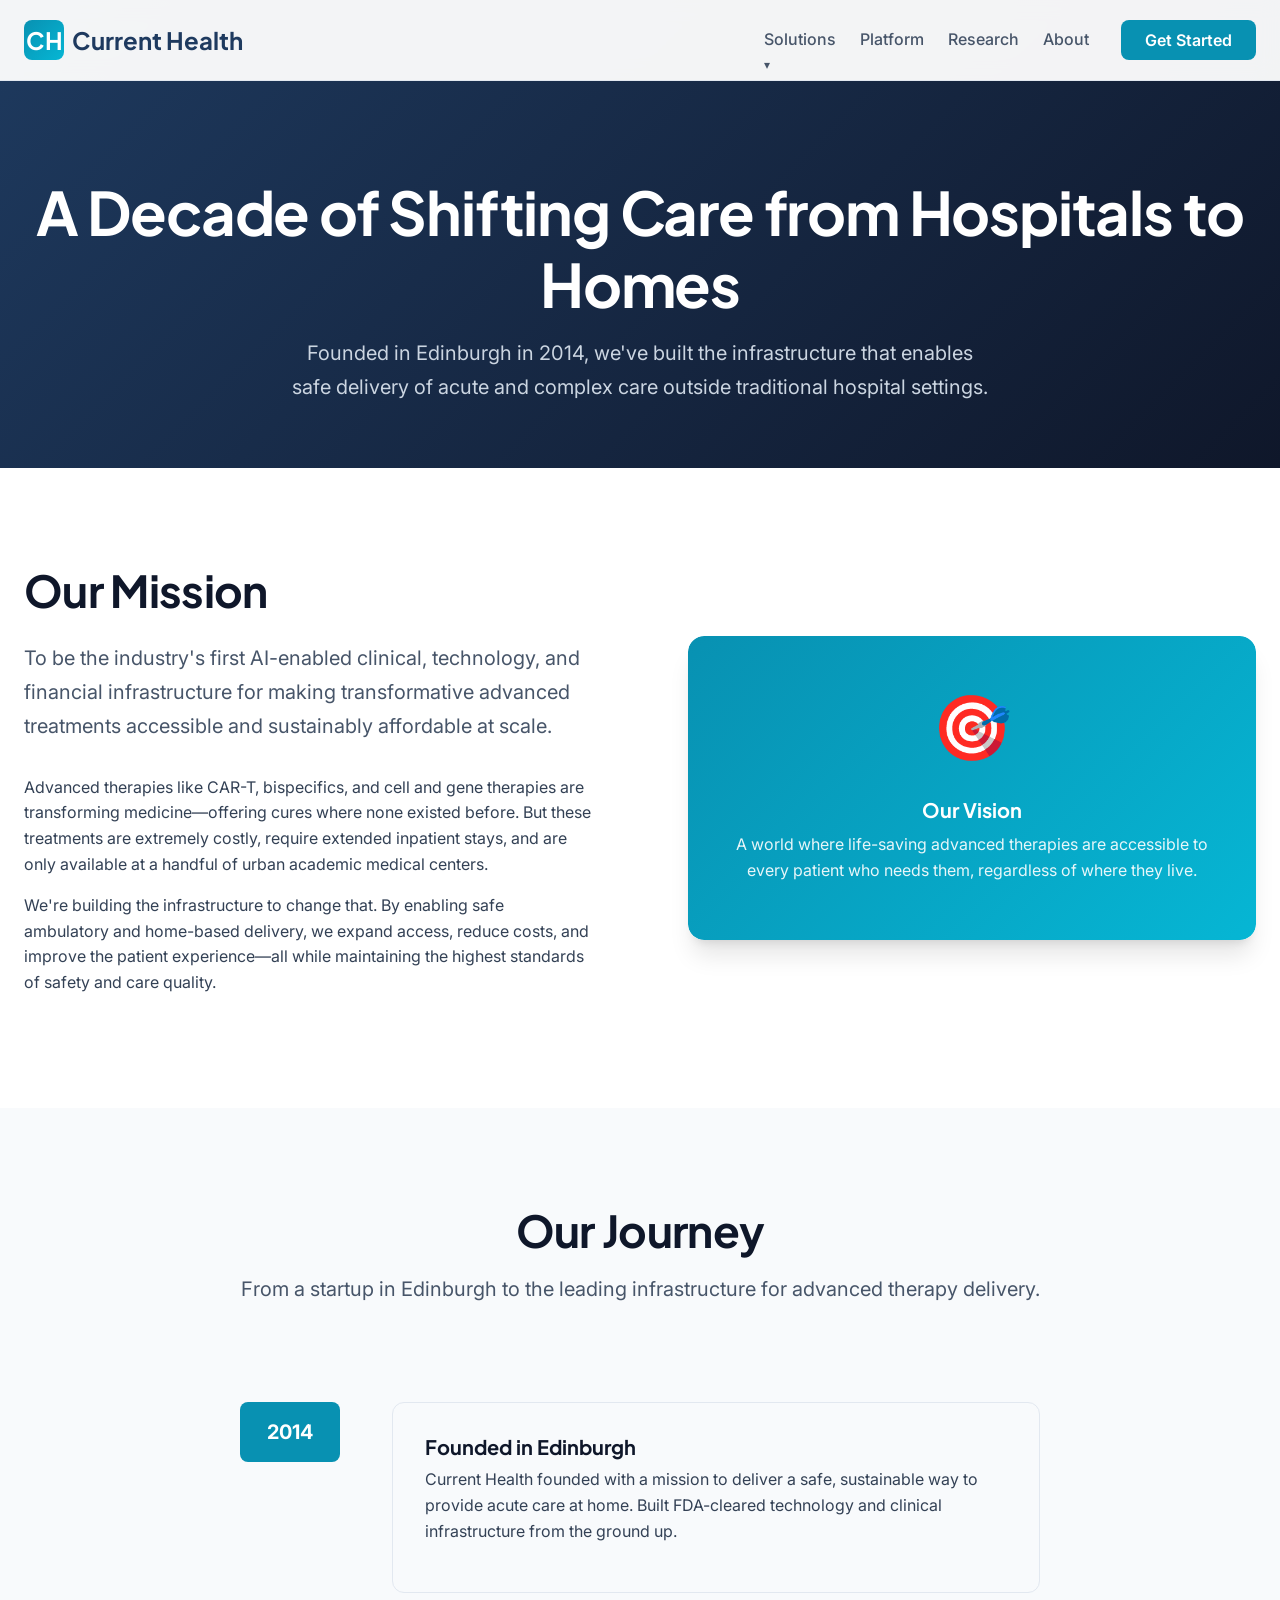
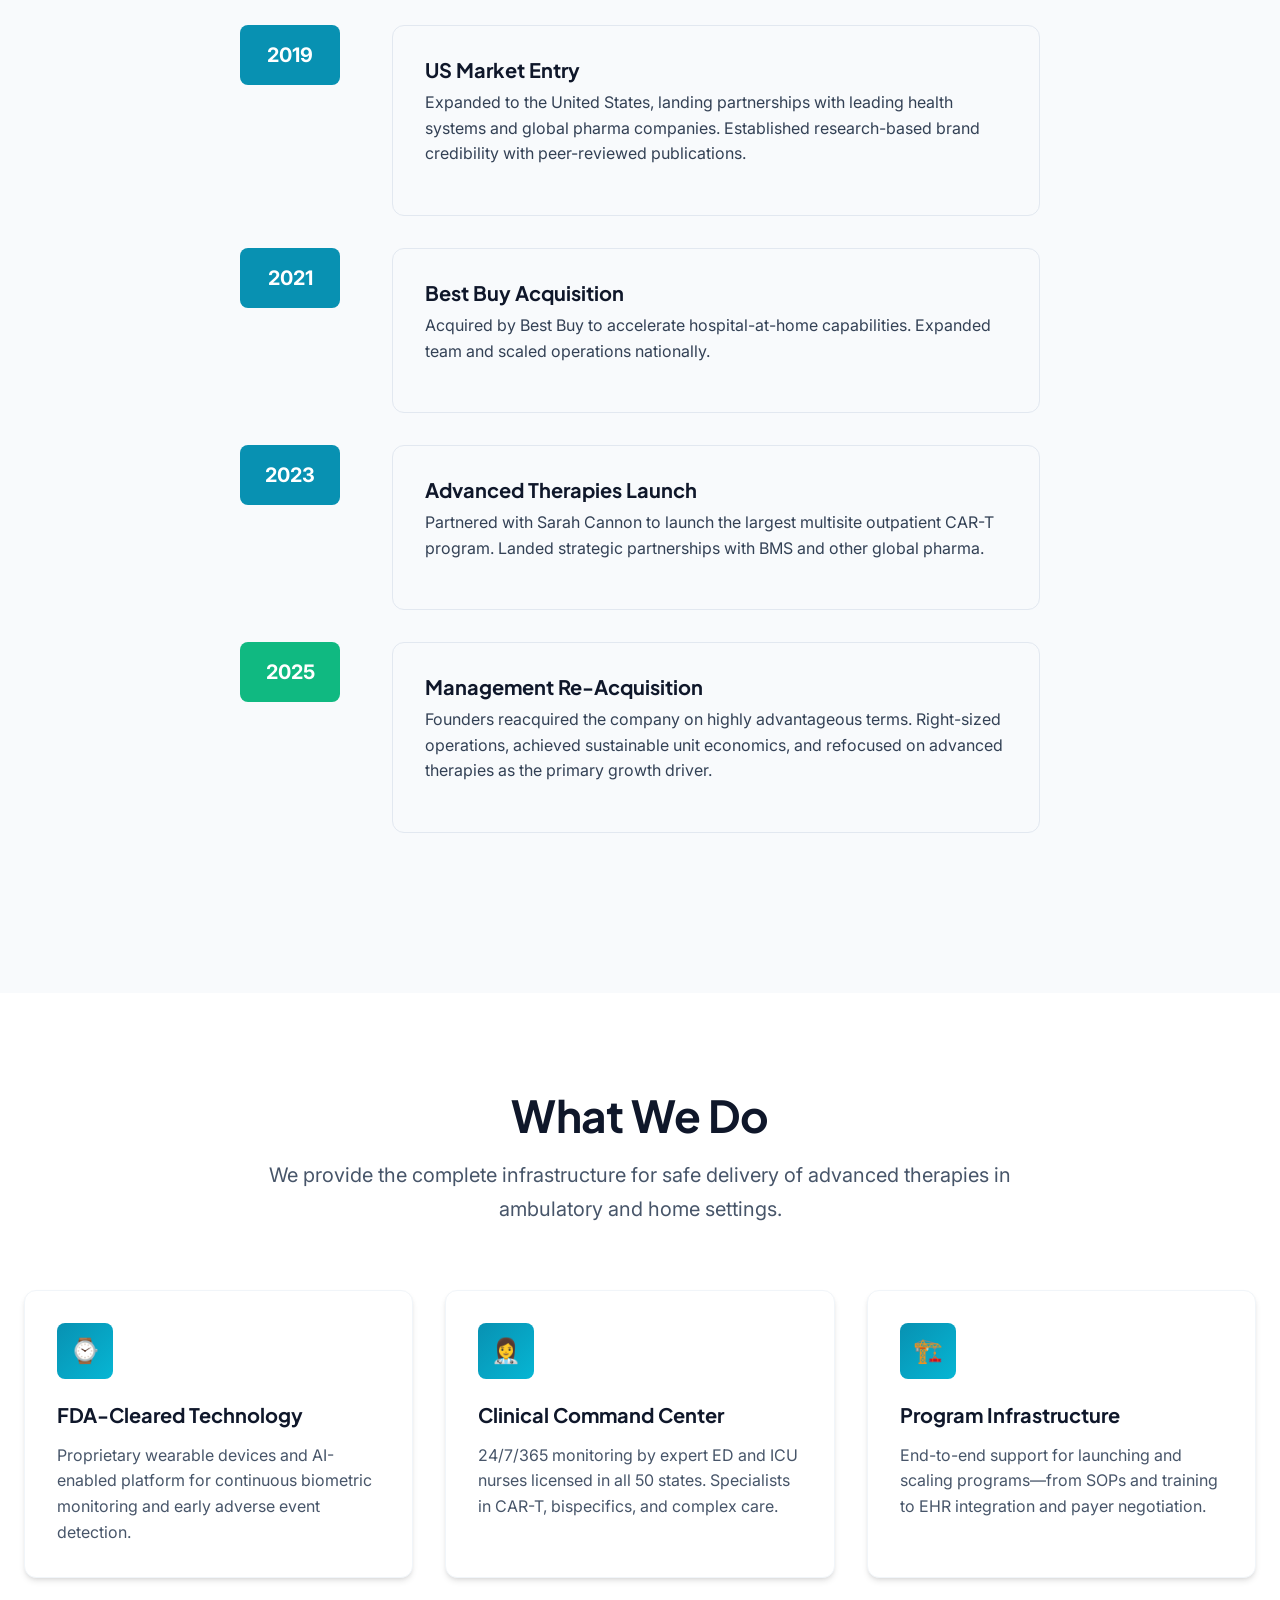
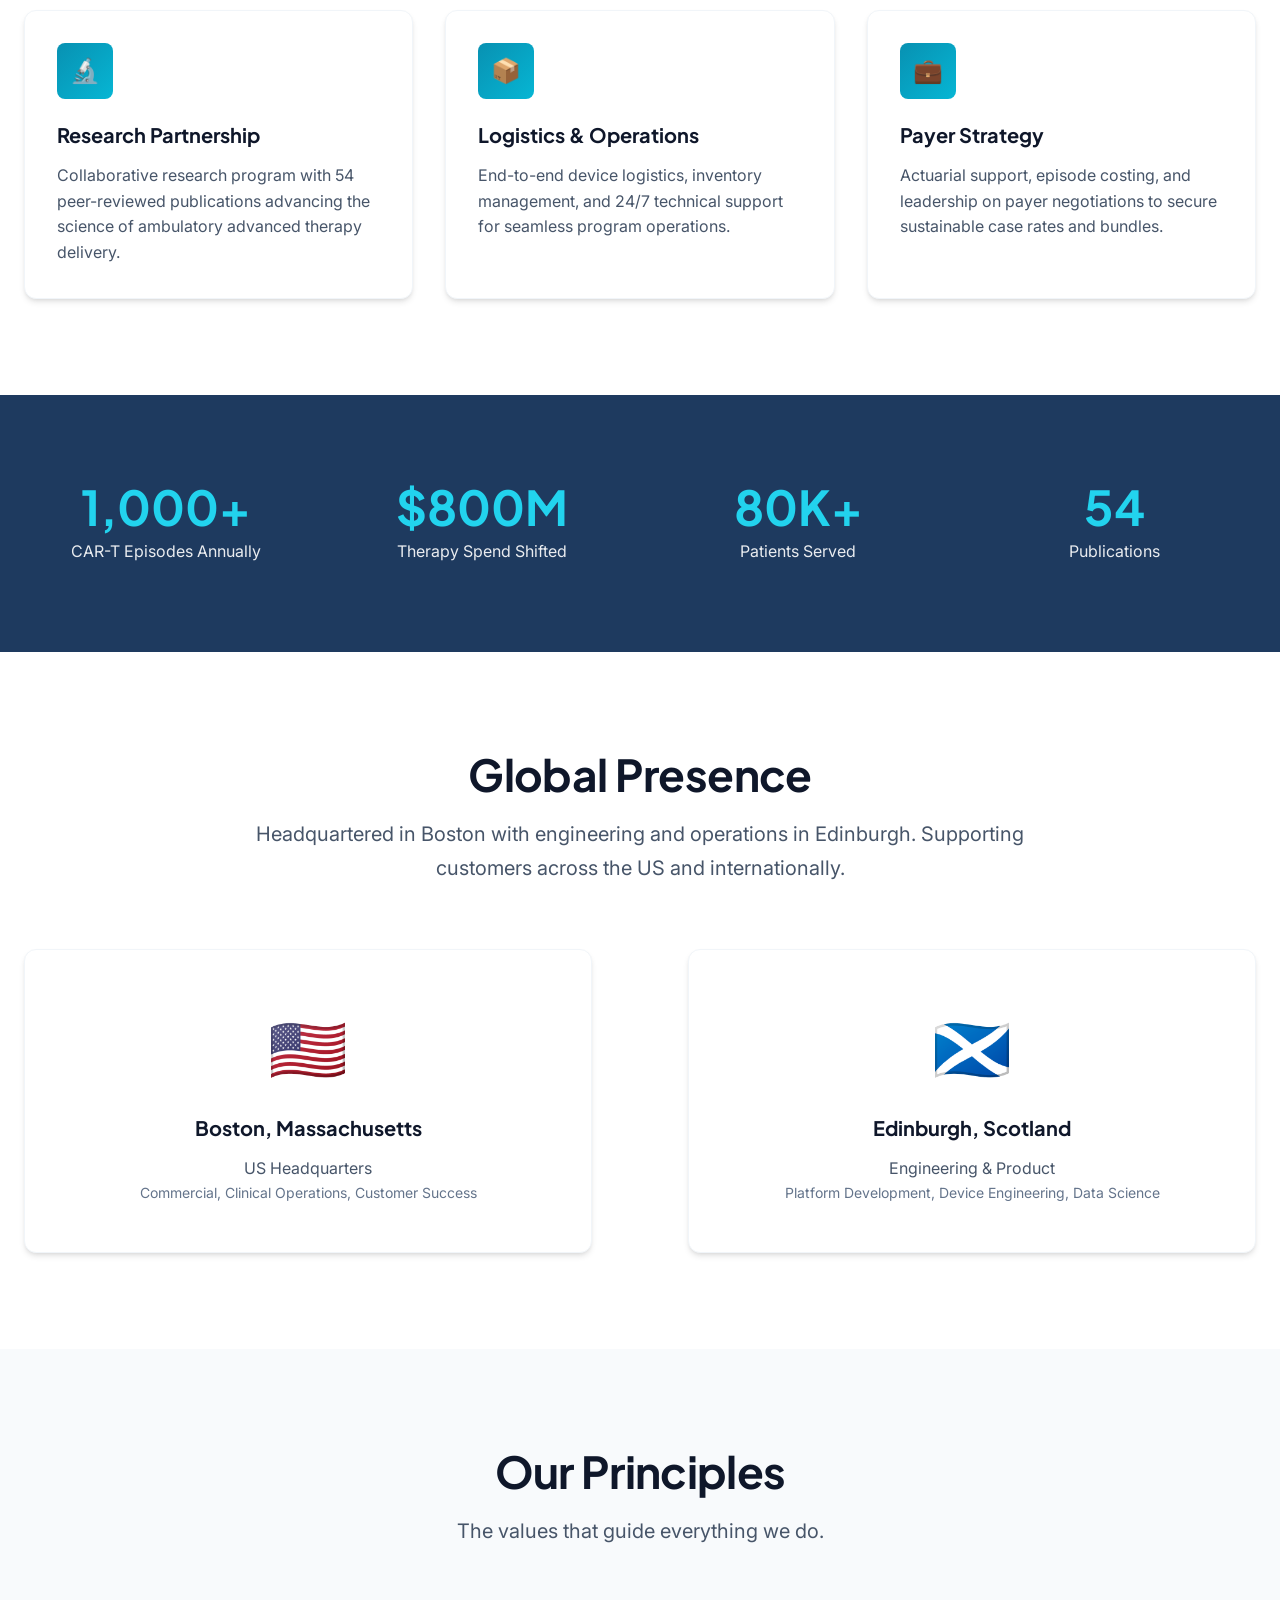
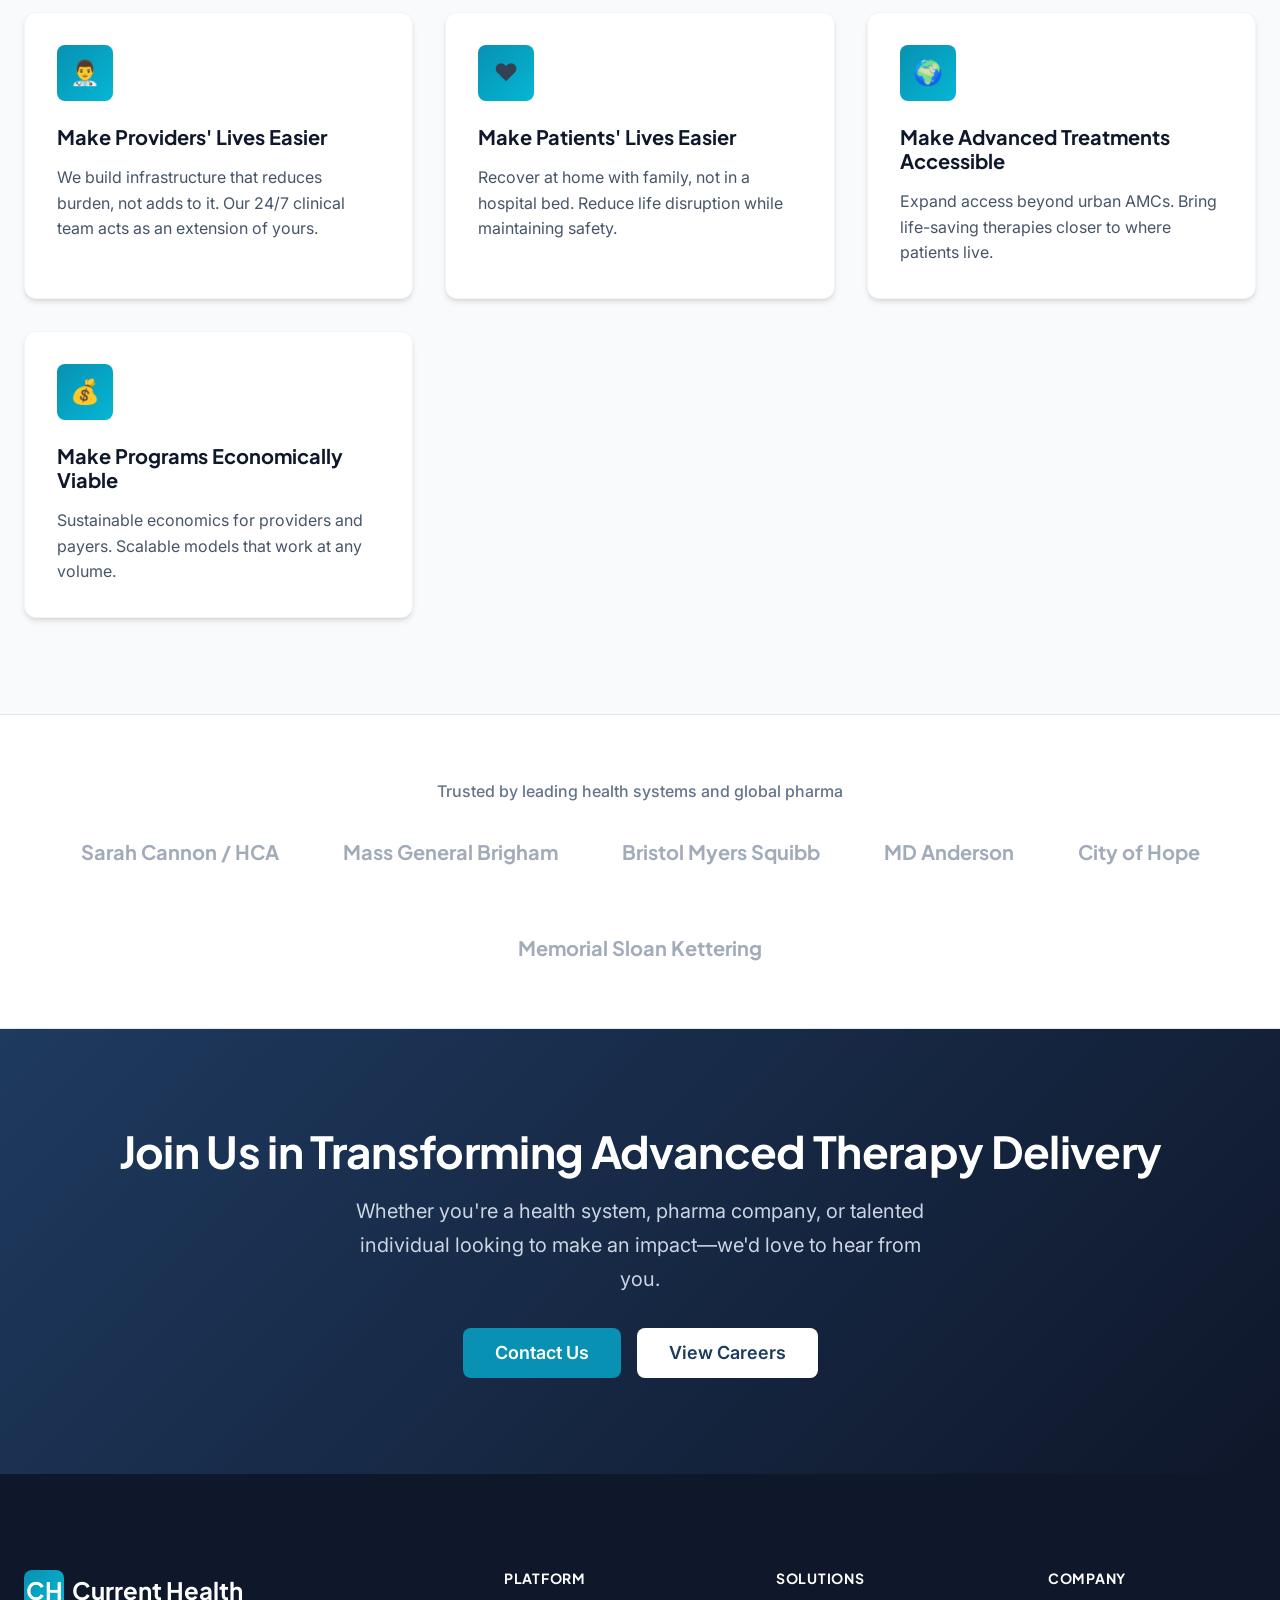
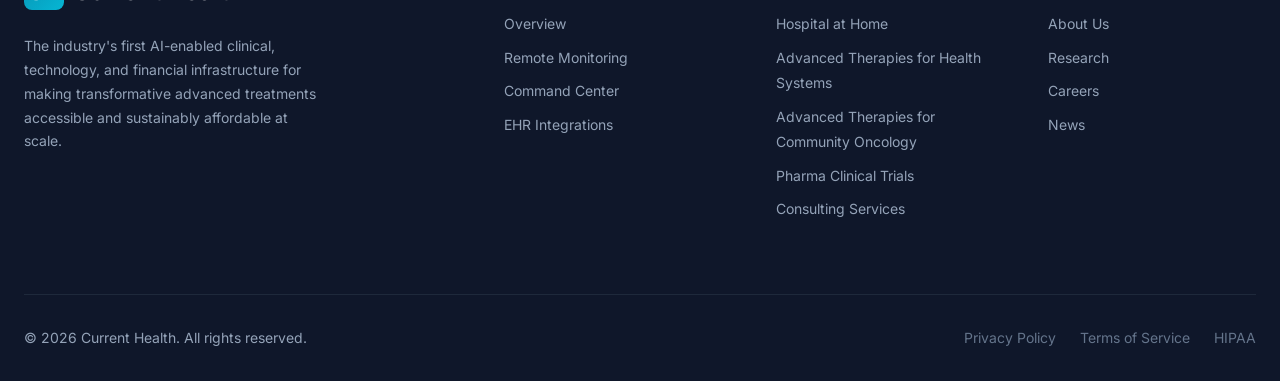
==== about.html @ 39d4055d "first commit" ====
<!DOCTYPE html>
<html lang="en">
<head>
  <meta charset="UTF-8">
  <meta name="viewport" content="width=device-width, initial-scale=1.0">
  <title>About | Current Health</title>
  <meta name="description" content="A decade of experience shifting acute and complex care to home and community. Founded 2014, reacquired 2025, headquartered in Boston and Edinburgh.">
  <link rel="preconnect" href="https://fonts.googleapis.com">
  <link rel="preconnect" href="https://fonts.gstatic.com" crossorigin>
  <link href="https://fonts.googleapis.com/css2?family=Inter:wght@400;500;600;700&family=Plus+Jakarta+Sans:wght@600;700;800&display=swap" rel="stylesheet">
  <link rel="stylesheet" href="css/styles.css">
</head>
<body>
  <!-- Header -->
  <header class="header">
    <div class="container">
      <div class="header-inner">
        <a href="index.html" class="logo">
          <div class="logo-icon">CH</div>
          <span>Current Health</span>
        </a>
        <nav class="nav">
          <ul class="nav-links">
            <li class="nav-dropdown">
              <a href="#" class="nav-link">Solutions</a>
              <ul class="dropdown-menu">
                <li><a href="hospital-at-home.html">Hospital at Home</a></li>
                <li><a href="advanced-therapies.html">Advanced Therapies for Health Systems</a></li>
                <li><a href="community-oncology.html">Advanced Therapies for Community Oncology</a></li>
                <li><a href="pharma.html">Pharma Clinical Trials</a></li>
                <li><a href="index.html#services">Consulting Services</a></li>
              </ul>
            </li>
            <li><a href="platform.html" class="nav-link">Platform</a></li>
            <li><a href="research.html" class="nav-link">Research</a></li>
            <li><a href="about.html" class="nav-link">About</a></li>
          </ul>
          <a href="index.html#contact" class="btn btn-primary">Get Started</a>
        </nav>
      </div>
    </div>
  </header>

  <!-- Page Header -->
  <section class="page-header">
    <div class="container">
      <h1>A Decade of Shifting Care from Hospitals to Homes</h1>
      <p class="lead">
        Founded in Edinburgh in 2014, we've built the infrastructure that enables safe delivery of acute and complex care outside traditional hospital settings.
      </p>
    </div>
  </section>

  <!-- Mission -->
  <section class="section">
    <div class="container">
      <div class="two-col">
        <div class="two-col-content">
          <h2>Our Mission</h2>
          <p class="lead">
            To be the industry's first AI-enabled clinical, technology, and financial infrastructure for making transformative advanced treatments accessible and sustainably affordable at scale.
          </p>
          <p>
            Advanced therapies like CAR-T, bispecifics, and cell and gene therapies are transforming medicine—offering cures where none existed before. But these treatments are extremely costly, require extended inpatient stays, and are only available at a handful of urban academic medical centers.
          </p>
          <p>
            We're building the infrastructure to change that. By enabling safe ambulatory and home-based delivery, we expand access, reduce costs, and improve the patient experience—all while maintaining the highest standards of safety and care quality.
          </p>
        </div>
        <div class="two-col-image">
          <div style="background: linear-gradient(135deg, var(--primary), var(--accent)); border-radius: var(--radius-xl); padding: 40px; color: white; text-align: center;">
            <div style="font-size: 4rem; margin-bottom: 20px;">🎯</div>
            <h4 style="color: white; margin-bottom: 10px;">Our Vision</h4>
            <p style="opacity: 0.9;">A world where life-saving advanced therapies are accessible to every patient who needs them, regardless of where they live.</p>
          </div>
        </div>
      </div>
    </div>
  </section>

  <!-- Company Timeline -->
  <section class="section section-light">
    <div class="container">
      <div class="section-header">
        <h2>Our Journey</h2>
        <p class="lead">
          From a startup in Edinburgh to the leading infrastructure for advanced therapy delivery.
        </p>
      </div>
      <div style="max-width: 800px; margin: 0 auto;">
        <div class="journey-timeline">
          <div class="journey-step">
            <div class="journey-day" style="width: 100px;">
              <div style="font-size: 1.25rem; font-weight: 700;">2014</div>
            </div>
            <div class="journey-content">
              <h4>Founded in Edinburgh</h4>
              <p>Current Health founded with a mission to deliver a safe, sustainable way to provide acute care at home. Built FDA-cleared technology and clinical infrastructure from the ground up.</p>
            </div>
          </div>
          <div class="journey-step">
            <div class="journey-day" style="width: 100px;">
              <div style="font-size: 1.25rem; font-weight: 700;">2019</div>
            </div>
            <div class="journey-content">
              <h4>US Market Entry</h4>
              <p>Expanded to the United States, landing partnerships with leading health systems and global pharma companies. Established research-based brand credibility with peer-reviewed publications.</p>
            </div>
          </div>
          <div class="journey-step">
            <div class="journey-day" style="width: 100px;">
              <div style="font-size: 1.25rem; font-weight: 700;">2021</div>
            </div>
            <div class="journey-content">
              <h4>Best Buy Acquisition</h4>
              <p>Acquired by Best Buy to accelerate hospital-at-home capabilities. Expanded team and scaled operations nationally.</p>
            </div>
          </div>
          <div class="journey-step">
            <div class="journey-day" style="width: 100px;">
              <div style="font-size: 1.25rem; font-weight: 700;">2023</div>
            </div>
            <div class="journey-content">
              <h4>Advanced Therapies Launch</h4>
              <p>Partnered with Sarah Cannon to launch the largest multisite outpatient CAR-T program. Landed strategic partnerships with BMS and other global pharma.</p>
            </div>
          </div>
          <div class="journey-step">
            <div class="journey-day" style="width: 100px; background: var(--success);">
              <div style="font-size: 1.25rem; font-weight: 700;">2025</div>
            </div>
            <div class="journey-content">
              <h4>Management Re-Acquisition</h4>
              <p>Founders reacquired the company on highly advantageous terms. Right-sized operations, achieved sustainable unit economics, and refocused on advanced therapies as the primary growth driver.</p>
            </div>
          </div>
        </div>
      </div>
    </div>
  </section>

  <!-- What We Do -->
  <section class="section">
    <div class="container">
      <div class="section-header">
        <h2>What We Do</h2>
        <p class="lead">
          We provide the complete infrastructure for safe delivery of advanced therapies in ambulatory and home settings.
        </p>
      </div>
      <div class="features-grid">
        <div class="feature-card">
          <div class="feature-icon">⌚</div>
          <h3>FDA-Cleared Technology</h3>
          <p>Proprietary wearable devices and AI-enabled platform for continuous biometric monitoring and early adverse event detection.</p>
        </div>
        <div class="feature-card">
          <div class="feature-icon">👩‍⚕️</div>
          <h3>Clinical Command Center</h3>
          <p>24/7/365 monitoring by expert ED and ICU nurses licensed in all 50 states. Specialists in CAR-T, bispecifics, and complex care.</p>
        </div>
        <div class="feature-card">
          <div class="feature-icon">🏗️</div>
          <h3>Program Infrastructure</h3>
          <p>End-to-end support for launching and scaling programs—from SOPs and training to EHR integration and payer negotiation.</p>
        </div>
        <div class="feature-card">
          <div class="feature-icon">🔬</div>
          <h3>Research Partnership</h3>
          <p>Collaborative research program with 54 peer-reviewed publications advancing the science of ambulatory advanced therapy delivery.</p>
        </div>
        <div class="feature-card">
          <div class="feature-icon">📦</div>
          <h3>Logistics & Operations</h3>
          <p>End-to-end device logistics, inventory management, and 24/7 technical support for seamless program operations.</p>
        </div>
        <div class="feature-card">
          <div class="feature-icon">💼</div>
          <h3>Payer Strategy</h3>
          <p>Actuarial support, episode costing, and leadership on payer negotiations to secure sustainable case rates and bundles.</p>
        </div>
      </div>
    </div>
  </section>

  <!-- Company Stats -->
  <section class="stats">
    <div class="container">
      <div class="stats-grid">
        <div class="stat-item">
          <div class="stat-number">1,000+</div>
          <div class="stat-label">CAR-T Episodes Annually</div>
        </div>
        <div class="stat-item">
          <div class="stat-number">$800M</div>
          <div class="stat-label">Therapy Spend Shifted</div>
        </div>
        <div class="stat-item">
          <div class="stat-number">80K+</div>
          <div class="stat-label">Patients Served</div>
        </div>
        <div class="stat-item">
          <div class="stat-number">54</div>
          <div class="stat-label">Publications</div>
        </div>
      </div>
    </div>
  </section>

  <!-- Locations -->
  <section class="section">
    <div class="container">
      <div class="section-header">
        <h2>Global Presence</h2>
        <p class="lead">
          Headquartered in Boston with engineering and operations in Edinburgh. Supporting customers across the US and internationally.
        </p>
      </div>
      <div class="two-col">
        <div class="feature-card" style="text-align: center; padding: var(--spacing-2xl);">
          <div style="font-size: 4rem; margin-bottom: var(--spacing-md);">🇺🇸</div>
          <h3>Boston, Massachusetts</h3>
          <p>US Headquarters</p>
          <p style="color: var(--gray-500); font-size: 0.875rem;">Commercial, Clinical Operations, Customer Success</p>
        </div>
        <div class="feature-card" style="text-align: center; padding: var(--spacing-2xl);">
          <div style="font-size: 4rem; margin-bottom: var(--spacing-md);">🏴󠁧󠁢󠁳󠁣󠁴󠁿</div>
          <h3>Edinburgh, Scotland</h3>
          <p>Engineering & Product</p>
          <p style="color: var(--gray-500); font-size: 0.875rem;">Platform Development, Device Engineering, Data Science</p>
        </div>
      </div>
    </div>
  </section>

  <!-- Values -->
  <section class="section section-light">
    <div class="container">
      <div class="section-header">
        <h2>Our Principles</h2>
        <p class="lead">
          The values that guide everything we do.
        </p>
      </div>
      <div class="features-grid">
        <div class="feature-card">
          <div class="feature-icon">👨‍⚕️</div>
          <h3>Make Providers' Lives Easier</h3>
          <p>We build infrastructure that reduces burden, not adds to it. Our 24/7 clinical team acts as an extension of yours.</p>
        </div>
        <div class="feature-card">
          <div class="feature-icon">❤️</div>
          <h3>Make Patients' Lives Easier</h3>
          <p>Recover at home with family, not in a hospital bed. Reduce life disruption while maintaining safety.</p>
        </div>
        <div class="feature-card">
          <div class="feature-icon">🌍</div>
          <h3>Make Advanced Treatments Accessible</h3>
          <p>Expand access beyond urban AMCs. Bring life-saving therapies closer to where patients live.</p>
        </div>
        <div class="feature-card">
          <div class="feature-icon">💰</div>
          <h3>Make Programs Economically Viable</h3>
          <p>Sustainable economics for providers and payers. Scalable models that work at any volume.</p>
        </div>
      </div>
    </div>
  </section>

  <!-- Customers -->
  <section class="logos-section">
    <div class="container">
      <p class="logos-header">Trusted by leading health systems and global pharma</p>
      <div class="logos-grid">
        <span class="logo-item">Sarah Cannon / HCA</span>
        <span class="logo-item">Mass General Brigham</span>
        <span class="logo-item">Bristol Myers Squibb</span>
        <span class="logo-item">MD Anderson</span>
        <span class="logo-item">City of Hope</span>
        <span class="logo-item">Memorial Sloan Kettering</span>
      </div>
    </div>
  </section>

  <!-- CTA Section -->
  <section class="cta-section">
    <div class="container">
      <h2>Join Us in Transforming Advanced Therapy Delivery</h2>
      <p class="lead">
        Whether you're a health system, pharma company, or talented individual looking to make an impact—we'd love to hear from you.
      </p>
      <div class="cta-buttons">
        <a href="index.html#contact" class="btn btn-primary btn-lg">Contact Us</a>
        <a href="#" class="btn btn-white btn-lg">View Careers</a>
      </div>
    </div>
  </section>

  <!-- Footer -->
  <footer class="footer">
    <div class="container">
      <div class="footer-grid">
        <div class="footer-brand">
          <div class="logo">
            <div class="logo-icon">CH</div>
            <span>Current Health</span>
          </div>
          <p>
            The industry's first AI-enabled clinical, technology, and financial infrastructure for making transformative advanced treatments accessible and sustainably affordable at scale.
          </p>
        </div>
        <div class="footer-nav">
          <h4>Platform</h4>
          <ul>
            <li><a href="platform.html">Overview</a></li>
            <li><a href="platform.html#monitoring">Remote Monitoring</a></li>
            <li><a href="platform.html#command-center">Command Center</a></li>
            <li><a href="platform.html#integrations">EHR Integrations</a></li>
          </ul>
        </div>
        <div class="footer-nav">
          <h4>Solutions</h4>
          <ul>
            <li><a href="hospital-at-home.html">Hospital at Home</a></li>
            <li><a href="advanced-therapies.html">Advanced Therapies for Health Systems</a></li>
            <li><a href="community-oncology.html">Advanced Therapies for Community Oncology</a></li>
            <li><a href="pharma.html">Pharma Clinical Trials</a></li>
            <li><a href="index.html#services">Consulting Services</a></li>
          </ul>
        </div>
        <div class="footer-nav">
          <h4>Company</h4>
          <ul>
            <li><a href="about.html">About Us</a></li>
            <li><a href="research.html">Research</a></li>
            <li><a href="#">Careers</a></li>
            <li><a href="#">News</a></li>
          </ul>
        </div>
      </div>
      <div class="footer-bottom">
        <div>&copy; 2026 Current Health. All rights reserved.</div>
        <div class="footer-legal">
          <a href="#">Privacy Policy</a>
          <a href="#">Terms of Service</a>
          <a href="#">HIPAA</a>
        </div>
      </div>
    </div>
  </footer>
</body>
</html>
---- css/styles.css ----
/* Current Health - Updated Website Styles */
/* Modern healthcare technology design system */

:root {
  /* Brand Colors - Teal/Blue healthcare palette */
  --primary: #0891b2;
  --primary-dark: #0e7490;
  --primary-light: #22d3ee;
  --secondary: #1e3a5f;
  --accent: #06b6d4;

  /* Neutral Colors */
  --white: #ffffff;
  --gray-50: #f8fafc;
  --gray-100: #f1f5f9;
  --gray-200: #e2e8f0;
  --gray-300: #cbd5e1;
  --gray-400: #94a3b8;
  --gray-500: #64748b;
  --gray-600: #475569;
  --gray-700: #334155;
  --gray-800: #1e293b;
  --gray-900: #0f172a;

  /* Semantic Colors */
  --success: #10b981;
  --warning: #f59e0b;
  --error: #ef4444;

  /* Typography */
  --font-sans: 'Inter', -apple-system, BlinkMacSystemFont, 'Segoe UI', Roboto, sans-serif;
  --font-display: 'Plus Jakarta Sans', var(--font-sans);

  /* Spacing */
  --spacing-xs: 0.25rem;
  --spacing-sm: 0.5rem;
  --spacing-md: 1rem;
  --spacing-lg: 1.5rem;
  --spacing-xl: 2rem;
  --spacing-2xl: 3rem;
  --spacing-3xl: 4rem;
  --spacing-4xl: 6rem;

  /* Container widths */
  --container-max: 1280px;
  --container-narrow: 960px;

  /* Border radius */
  --radius-sm: 0.375rem;
  --radius-md: 0.5rem;
  --radius-lg: 0.75rem;
  --radius-xl: 1rem;
  --radius-full: 9999px;

  /* Shadows */
  --shadow-sm: 0 1px 2px 0 rgb(0 0 0 / 0.05);
  --shadow-md: 0 4px 6px -1px rgb(0 0 0 / 0.1), 0 2px 4px -2px rgb(0 0 0 / 0.1);
  --shadow-lg: 0 10px 15px -3px rgb(0 0 0 / 0.1), 0 4px 6px -4px rgb(0 0 0 / 0.1);
  --shadow-xl: 0 20px 25px -5px rgb(0 0 0 / 0.1), 0 8px 10px -6px rgb(0 0 0 / 0.1);

  /* Transitions */
  --transition-fast: 150ms ease;
  --transition-normal: 250ms ease;
  --transition-slow: 350ms ease;
}

/* Reset & Base */
*, *::before, *::after {
  box-sizing: border-box;
  margin: 0;
  padding: 0;
}

html {
  font-size: 16px;
  scroll-behavior: smooth;
}

body {
  font-family: var(--font-sans);
  font-size: 1rem;
  line-height: 1.6;
  color: var(--gray-700);
  background-color: var(--white);
  -webkit-font-smoothing: antialiased;
  -moz-osx-font-smoothing: grayscale;
}

img {
  max-width: 100%;
  height: auto;
  display: block;
}

a {
  color: var(--primary);
  text-decoration: none;
  transition: color var(--transition-fast);
}

a:hover {
  color: var(--primary-dark);
}

/* Typography */
h1, h2, h3, h4, h5, h6 {
  font-family: var(--font-display);
  font-weight: 700;
  line-height: 1.2;
  color: var(--gray-900);
}

h1 {
  font-size: clamp(2.5rem, 5vw, 3.75rem);
  letter-spacing: -0.02em;
}

h2 {
  font-size: clamp(2rem, 4vw, 2.75rem);
  letter-spacing: -0.015em;
}

h3 {
  font-size: clamp(1.5rem, 3vw, 1.875rem);
}

h4 {
  font-size: 1.25rem;
}

p {
  margin-bottom: var(--spacing-md);
}

.lead {
  font-size: 1.25rem;
  color: var(--gray-600);
  line-height: 1.7;
}

/* Container */
.container {
  width: 100%;
  max-width: var(--container-max);
  margin: 0 auto;
  padding: 0 var(--spacing-lg);
}

.container-narrow {
  max-width: var(--container-narrow);
}

/* Buttons */
.btn {
  display: inline-flex;
  align-items: center;
  justify-content: center;
  gap: var(--spacing-sm);
  padding: 0.75rem 1.5rem;
  font-family: var(--font-sans);
  font-size: 1rem;
  font-weight: 600;
  line-height: 1;
  border: none;
  border-radius: var(--radius-md);
  cursor: pointer;
  transition: all var(--transition-fast);
  text-decoration: none;
}

.btn-primary {
  background: var(--primary);
  color: var(--white);
}

.btn-primary:hover {
  background: var(--primary-dark);
  color: var(--white);
  transform: translateY(-1px);
  box-shadow: var(--shadow-md);
}

.btn-secondary {
  background: var(--white);
  color: var(--primary);
  border: 2px solid var(--primary);
}

.btn-secondary:hover {
  background: var(--primary);
  color: var(--white);
}

.btn-white {
  background: var(--white);
  color: var(--secondary);
}

.btn-white:hover {
  background: var(--gray-100);
  color: var(--secondary);
}

.btn-lg {
  padding: 1rem 2rem;
  font-size: 1.125rem;
}

/* Header & Navigation */
.header {
  position: fixed;
  top: 0;
  left: 0;
  right: 0;
  z-index: 1000;
  background: rgba(255, 255, 255, 0.95);
  backdrop-filter: blur(10px);
  border-bottom: 1px solid var(--gray-200);
}

.header-inner {
  display: flex;
  align-items: center;
  justify-content: space-between;
  height: 80px;
}

.logo {
  display: flex;
  align-items: center;
  gap: var(--spacing-sm);
  font-family: var(--font-display);
  font-size: 1.5rem;
  font-weight: 700;
  color: var(--secondary);
}

.logo-icon {
  width: 40px;
  height: 40px;
  background: linear-gradient(135deg, var(--primary), var(--accent));
  border-radius: var(--radius-md);
  display: flex;
  align-items: center;
  justify-content: center;
  color: var(--white);
  font-weight: 700;
}

.nav {
  display: flex;
  align-items: center;
  gap: var(--spacing-xl);
}

.nav-links {
  display: flex;
  align-items: center;
  gap: var(--spacing-lg);
  list-style: none;
}

.nav-link {
  font-weight: 500;
  color: var(--gray-600);
  padding: var(--spacing-sm) 0;
  position: relative;
}

.nav-link:hover {
  color: var(--primary);
}

.nav-link::after {
  content: '';
  position: absolute;
  bottom: 0;
  left: 0;
  width: 0;
  height: 2px;
  background: var(--primary);
  transition: width var(--transition-fast);
}

.nav-link:hover::after {
  width: 100%;
}

.mobile-menu-toggle {
  display: none;
  background: none;
  border: none;
  padding: var(--spacing-sm);
  cursor: pointer;
}

/* Hero Section */
.hero {
  padding: calc(80px + var(--spacing-4xl)) 0 var(--spacing-4xl);
  background: linear-gradient(135deg, var(--gray-50) 0%, var(--white) 100%);
  position: relative;
  overflow: hidden;
}

.hero::before {
  content: '';
  position: absolute;
  top: -50%;
  right: -25%;
  width: 80%;
  height: 200%;
  background: linear-gradient(135deg, rgba(8, 145, 178, 0.05) 0%, rgba(6, 182, 212, 0.1) 100%);
  border-radius: 50%;
  transform: rotate(-15deg);
}

.hero-content {
  position: relative;
  display: grid;
  grid-template-columns: 1fr 1fr;
  gap: var(--spacing-4xl);
  align-items: center;
}

.hero-text {
  max-width: 600px;
}

.hero-badge {
  display: inline-flex;
  align-items: center;
  gap: var(--spacing-sm);
  padding: var(--spacing-xs) var(--spacing-md);
  background: rgba(8, 145, 178, 0.1);
  color: var(--primary-dark);
  font-size: 0.875rem;
  font-weight: 600;
  border-radius: var(--radius-full);
  margin-bottom: var(--spacing-lg);
}

.hero h1 {
  margin-bottom: var(--spacing-lg);
}

.hero .lead {
  margin-bottom: var(--spacing-xl);
}

.hero-cta {
  display: flex;
  gap: var(--spacing-md);
  flex-wrap: wrap;
}

.hero-image {
  position: relative;
}

.hero-image-main {
  border-radius: var(--radius-xl);
  box-shadow: var(--shadow-xl);
}

/* Stats Section */
.stats {
  padding: var(--spacing-3xl) 0;
  background: var(--secondary);
  color: var(--white);
}

.stats-grid {
  display: grid;
  grid-template-columns: repeat(4, 1fr);
  gap: var(--spacing-xl);
  text-align: center;
}

.stat-item {
  padding: var(--spacing-lg);
}

.stat-number {
  font-family: var(--font-display);
  font-size: 3rem;
  font-weight: 700;
  color: var(--primary-light);
  line-height: 1;
  margin-bottom: var(--spacing-sm);
}

.stat-label {
  font-size: 1rem;
  opacity: 0.9;
}

/* Section Styles */
.section {
  padding: var(--spacing-4xl) 0;
}

.section-dark {
  background: var(--gray-900);
  color: var(--white);
}

.section-dark h2,
.section-dark h3,
.section-dark h4 {
  color: var(--white);
}

.section-light {
  background: var(--gray-50);
}

.section-header {
  text-align: center;
  max-width: 800px;
  margin: 0 auto var(--spacing-3xl);
}

.section-header h2 {
  margin-bottom: var(--spacing-md);
}

.section-header .lead {
  margin-bottom: 0;
}

/* Feature Cards */
.features-grid {
  display: grid;
  grid-template-columns: repeat(3, 1fr);
  gap: var(--spacing-xl);
}

.feature-card {
  background: var(--white);
  border-radius: var(--radius-lg);
  padding: var(--spacing-xl);
  box-shadow: var(--shadow-md);
  transition: all var(--transition-normal);
  border: 1px solid var(--gray-100);
}

.feature-card:hover {
  transform: translateY(-4px);
  box-shadow: var(--shadow-xl);
}

.feature-icon {
  width: 56px;
  height: 56px;
  background: linear-gradient(135deg, var(--primary), var(--accent));
  border-radius: var(--radius-md);
  display: flex;
  align-items: center;
  justify-content: center;
  margin-bottom: var(--spacing-lg);
  font-size: 1.5rem;
}

.feature-card h3 {
  font-size: 1.25rem;
  margin-bottom: var(--spacing-md);
}

.feature-card p {
  color: var(--gray-600);
  margin-bottom: 0;
}

/* Customer Logos */
.logos-section {
  padding: var(--spacing-3xl) 0;
  background: var(--white);
  border-top: 1px solid var(--gray-200);
  border-bottom: 1px solid var(--gray-200);
}

.logos-header {
  text-align: center;
  margin-bottom: var(--spacing-xl);
  color: var(--gray-500);
  font-weight: 500;
}

.logos-grid {
  display: flex;
  align-items: center;
  justify-content: center;
  gap: var(--spacing-3xl);
  flex-wrap: wrap;
}

.logo-item {
  opacity: 0.6;
  transition: opacity var(--transition-fast);
  font-family: var(--font-display);
  font-weight: 700;
  font-size: 1.25rem;
  color: var(--gray-500);
}

.logo-item:hover {
  opacity: 1;
}

/* Two Column Layout */
.two-col {
  display: grid;
  grid-template-columns: 1fr 1fr;
  gap: var(--spacing-4xl);
  align-items: center;
}

.two-col-reverse {
  direction: rtl;
}

.two-col-reverse > * {
  direction: ltr;
}

.two-col-content h2 {
  margin-bottom: var(--spacing-lg);
}

.two-col-content .lead {
  margin-bottom: var(--spacing-xl);
}

.two-col-image {
  border-radius: var(--radius-xl);
  overflow: hidden;
  box-shadow: var(--shadow-xl);
}

/* List Styles */
.check-list {
  list-style: none;
  margin-bottom: var(--spacing-xl);
}

.check-list li {
  display: flex;
  align-items: flex-start;
  gap: var(--spacing-md);
  margin-bottom: var(--spacing-md);
}

.check-list li::before {
  content: '✓';
  display: flex;
  align-items: center;
  justify-content: center;
  width: 24px;
  height: 24px;
  background: var(--success);
  color: var(--white);
  border-radius: var(--radius-full);
  font-size: 0.75rem;
  font-weight: 700;
  flex-shrink: 0;
}

/* Testimonial */
.testimonial {
  background: linear-gradient(135deg, var(--primary), var(--primary-dark));
  border-radius: var(--radius-xl);
  padding: var(--spacing-3xl);
  color: var(--white);
  position: relative;
}

.testimonial-quote {
  font-size: 1.5rem;
  font-style: italic;
  line-height: 1.6;
  margin-bottom: var(--spacing-xl);
}

.testimonial-author {
  display: flex;
  align-items: center;
  gap: var(--spacing-md);
}

.testimonial-avatar {
  width: 56px;
  height: 56px;
  background: rgba(255, 255, 255, 0.2);
  border-radius: var(--radius-full);
  display: flex;
  align-items: center;
  justify-content: center;
  font-weight: 700;
  font-size: 1.25rem;
}

.testimonial-info strong {
  display: block;
  font-size: 1.125rem;
}

.testimonial-info span {
  opacity: 0.8;
  font-size: 0.875rem;
}

/* CTA Section */
.cta-section {
  padding: var(--spacing-4xl) 0;
  background: linear-gradient(135deg, var(--secondary) 0%, var(--gray-900) 100%);
  color: var(--white);
  text-align: center;
}

.cta-section h2 {
  color: var(--white);
  margin-bottom: var(--spacing-md);
}

.cta-section .lead {
  color: var(--gray-300);
  max-width: 600px;
  margin: 0 auto var(--spacing-xl);
}

.cta-buttons {
  display: flex;
  justify-content: center;
  gap: var(--spacing-md);
  flex-wrap: wrap;
}

/* Footer */
.footer {
  background: var(--gray-900);
  color: var(--gray-400);
  padding: var(--spacing-4xl) 0 var(--spacing-xl);
}

.footer-grid {
  display: grid;
  grid-template-columns: 2fr repeat(3, 1fr);
  gap: var(--spacing-3xl);
  margin-bottom: var(--spacing-3xl);
}

.footer-brand {
  max-width: 300px;
}

.footer-brand .logo {
  color: var(--white);
  margin-bottom: var(--spacing-lg);
}

.footer-brand p {
  font-size: 0.875rem;
  line-height: 1.7;
}

.footer-nav h4 {
  color: var(--white);
  font-size: 0.875rem;
  text-transform: uppercase;
  letter-spacing: 0.05em;
  margin-bottom: var(--spacing-lg);
}

.footer-nav ul {
  list-style: none;
}

.footer-nav li {
  margin-bottom: var(--spacing-sm);
}

.footer-nav a {
  color: var(--gray-400);
  font-size: 0.875rem;
}

.footer-nav a:hover {
  color: var(--white);
}

.footer-bottom {
  padding-top: var(--spacing-xl);
  border-top: 1px solid var(--gray-800);
  display: flex;
  justify-content: space-between;
  align-items: center;
  font-size: 0.875rem;
}

.footer-legal {
  display: flex;
  gap: var(--spacing-lg);
}

.footer-legal a {
  color: var(--gray-500);
}

/* Page Header */
.page-header {
  padding: calc(80px + var(--spacing-4xl)) 0 var(--spacing-3xl);
  background: linear-gradient(135deg, var(--secondary) 0%, var(--gray-900) 100%);
  color: var(--white);
  text-align: center;
}

.page-header h1 {
  color: var(--white);
  margin-bottom: var(--spacing-md);
}

.page-header .lead {
  color: var(--gray-300);
  max-width: 700px;
  margin: 0 auto;
}

/* Journey Timeline */
.journey-timeline {
  position: relative;
  padding: var(--spacing-xl) 0;
}

.journey-step {
  display: grid;
  grid-template-columns: 120px 1fr;
  gap: var(--spacing-xl);
  margin-bottom: var(--spacing-xl);
  position: relative;
}

.journey-step::before {
  content: '';
  position: absolute;
  left: 60px;
  top: 60px;
  bottom: -var(--spacing-xl);
  width: 2px;
  background: var(--gray-200);
}

.journey-step:last-child::before {
  display: none;
}

.journey-day {
  width: 120px;
  height: 60px;
  background: var(--primary);
  color: var(--white);
  border-radius: var(--radius-md);
  display: flex;
  flex-direction: column;
  align-items: center;
  justify-content: center;
  font-weight: 700;
  position: relative;
  z-index: 1;
}

.journey-content {
  background: var(--gray-50);
  border-radius: var(--radius-lg);
  padding: var(--spacing-xl);
  border: 1px solid var(--gray-200);
}

.journey-content h4 {
  margin-bottom: var(--spacing-sm);
}

/* Cards Grid */
.cards-grid {
  display: grid;
  grid-template-columns: repeat(2, 1fr);
  gap: var(--spacing-xl);
}

.info-card {
  background: var(--white);
  border-radius: var(--radius-lg);
  padding: var(--spacing-xl);
  border: 1px solid var(--gray-200);
}

.info-card h3 {
  font-size: 1.125rem;
  margin-bottom: var(--spacing-md);
  display: flex;
  align-items: center;
  gap: var(--spacing-sm);
}

.info-card ul {
  list-style: none;
}

.info-card li {
  padding: var(--spacing-sm) 0;
  border-bottom: 1px solid var(--gray-100);
  font-size: 0.9375rem;
}

.info-card li:last-child {
  border-bottom: none;
}

/* Responsive */
@media (max-width: 1024px) {
  .hero-content,
  .two-col {
    grid-template-columns: 1fr;
    gap: var(--spacing-2xl);
  }

  .two-col-reverse {
    direction: ltr;
  }

  .features-grid {
    grid-template-columns: repeat(2, 1fr);
  }

  .stats-grid {
    grid-template-columns: repeat(2, 1fr);
  }

  .footer-grid {
    grid-template-columns: repeat(2, 1fr);
  }
}

@media (max-width: 768px) {
  .nav-links {
    display: none;
  }

  .mobile-menu-toggle {
    display: block;
  }

  .hero {
    padding-top: calc(80px + var(--spacing-2xl));
    text-align: center;
  }

  .hero-cta {
    justify-content: center;
  }

  .features-grid {
    grid-template-columns: 1fr;
  }

  .stats-grid {
    grid-template-columns: 1fr;
  }

  .stat-number {
    font-size: 2.5rem;
  }

  .footer-grid {
    grid-template-columns: 1fr;
    gap: var(--spacing-xl);
  }

  .footer-bottom {
    flex-direction: column;
    gap: var(--spacing-md);
    text-align: center;
  }

  .cards-grid {
    grid-template-columns: 1fr;
  }
}

/* Utility Classes */
.text-center { text-align: center; }
.text-primary { color: var(--primary); }
.text-white { color: var(--white); }
.mb-0 { margin-bottom: 0; }
.mb-1 { margin-bottom: var(--spacing-md); }
.mb-2 { margin-bottom: var(--spacing-xl); }
.mb-3 { margin-bottom: var(--spacing-2xl); }

/* ============================================
   New Styles for Dual-Model Homepage
   ============================================ */

/* Dropdown Navigation */
.nav-dropdown {
  position: relative;
}

.nav-dropdown > a::after {
  content: ' ▾';
  font-size: 0.75rem;
}

.dropdown-menu {
  position: absolute;
  top: 100%;
  left: 0;
  background: var(--white);
  border-radius: var(--radius-md);
  box-shadow: var(--shadow-xl);
  min-width: 220px;
  padding: var(--spacing-sm) 0;
  opacity: 0;
  visibility: hidden;
  transform: translateY(10px);
  transition: all var(--transition-fast);
  z-index: 100;
  list-style: none;
}

.nav-dropdown:hover .dropdown-menu {
  opacity: 1;
  visibility: visible;
  transform: translateY(0);
}

.dropdown-menu li a {
  display: block;
  padding: var(--spacing-sm) var(--spacing-lg);
  color: var(--gray-700);
  font-weight: 500;
  transition: all var(--transition-fast);
}

.dropdown-menu li a:hover {
  background: var(--gray-50);
  color: var(--primary);
}

/* Two Models Grid (Homepage) */
.two-models-grid {
  display: grid;
  grid-template-columns: repeat(2, 1fr);
  gap: var(--spacing-xl);
  max-width: 1000px;
  margin: 0 auto;
}

.model-card {
  background: var(--white);
  border-radius: var(--radius-xl);
  padding: var(--spacing-2xl);
  box-shadow: var(--shadow-lg);
  border: 1px solid var(--gray-100);
  transition: all var(--transition-normal);
  text-align: center;
}

.model-card:hover {
  transform: translateY(-8px);
  box-shadow: var(--shadow-xl);
}

.model-icon {
  width: 100px;
  height: 100px;
  border-radius: var(--radius-xl);
  display: flex;
  align-items: center;
  justify-content: center;
  margin: 0 auto var(--spacing-xl);
}

.model-card h2 {
  font-size: 1.5rem;
  margin-bottom: var(--spacing-md);
  color: var(--gray-900);
}

.model-description {
  color: var(--gray-600);
  margin-bottom: var(--spacing-xl);
  line-height: 1.7;
}

.model-stats {
  display: flex;
  justify-content: center;
  gap: var(--spacing-xl);
  margin-bottom: var(--spacing-xl);
  padding: var(--spacing-lg) 0;
  border-top: 1px solid var(--gray-100);
  border-bottom: 1px solid var(--gray-100);
}

.model-stat {
  text-align: center;
}

.model-stat-number {
  font-family: var(--font-display);
  font-size: 1.75rem;
  font-weight: 700;
  color: var(--primary);
  line-height: 1.2;
}

.model-stat-label {
  font-size: 0.75rem;
  color: var(--gray-500);
  text-transform: uppercase;
  letter-spacing: 0.05em;
  margin-top: var(--spacing-xs);
}

/* Four Models Grid (Homepage - 4 offerings) */
.four-models-grid {
  display: grid;
  grid-template-columns: repeat(4, 1fr);
  gap: var(--spacing-lg);
  max-width: 1280px;
  margin: 0 auto;
}

.model-card-compact {
  padding: var(--spacing-xl);
}

.model-card-compact h3 {
  font-size: 1.1rem;
  margin-bottom: var(--spacing-sm);
  color: var(--gray-900);
  min-height: 2.6em;
}

.model-card-compact .model-description {
  font-size: 0.875rem;
  margin-bottom: var(--spacing-md);
  line-height: 1.6;
}

.model-icon-small {
  width: 60px;
  height: 60px;
  border-radius: var(--radius-lg);
  display: flex;
  align-items: center;
  justify-content: center;
  margin: 0 auto var(--spacing-md);
  font-size: 1.75rem;
}

.model-stats-compact {
  display: flex;
  justify-content: center;
  gap: var(--spacing-md);
  margin-bottom: var(--spacing-md);
  padding: var(--spacing-sm) 0;
  border-top: 1px solid var(--gray-100);
  border-bottom: 1px solid var(--gray-100);
}

.model-stat-compact {
  text-align: center;
  display: flex;
  flex-direction: column;
}

.model-stat-number-sm {
  font-family: var(--font-display);
  font-size: 1.25rem;
  font-weight: 700;
  color: var(--primary);
  line-height: 1.2;
}

.model-stat-label-sm {
  font-size: 0.625rem;
  color: var(--gray-500);
  text-transform: uppercase;
  letter-spacing: 0.05em;
}

/* Case Studies Grid */
.case-studies-grid {
  display: grid;
  grid-template-columns: repeat(2, 1fr);
  gap: var(--spacing-xl);
}

.case-study-card {
  background: var(--white);
  border-radius: var(--radius-lg);
  padding: var(--spacing-xl);
  box-shadow: var(--shadow-md);
  border: 1px solid var(--gray-100);
}

.case-study-header {
  margin-bottom: var(--spacing-lg);
}

.case-study-label {
  display: inline-block;
  font-size: 0.75rem;
  font-weight: 600;
  color: var(--primary);
  background: rgba(8, 145, 178, 0.1);
  padding: var(--spacing-xs) var(--spacing-sm);
  border-radius: var(--radius-sm);
  margin-bottom: var(--spacing-sm);
  text-transform: uppercase;
  letter-spacing: 0.05em;
}

.case-study-card h3 {
  font-size: 1.25rem;
  color: var(--gray-900);
}

.case-study-card > p {
  color: var(--gray-600);
  margin-bottom: var(--spacing-lg);
  line-height: 1.7;
}

.case-study-stats {
  display: flex;
  gap: var(--spacing-xl);
  margin-bottom: var(--spacing-lg);
  padding: var(--spacing-lg) 0;
  border-top: 1px solid var(--gray-100);
  border-bottom: 1px solid var(--gray-100);
}

.case-study-stat {
  text-align: center;
}

.case-study-stat-number {
  font-family: var(--font-display);
  font-size: 1.5rem;
  font-weight: 700;
  color: var(--primary);
}

.case-study-stat-label {
  font-size: 0.75rem;
  color: var(--gray-500);
  text-transform: uppercase;
  letter-spacing: 0.05em;
}

/* Hero Centered Variation */
.hero-centered .hero-content {
  display: block;
  text-align: center;
}

.hero-compact {
  padding-top: calc(100px + var(--spacing-2xl));
  padding-bottom: var(--spacing-3xl);
}

/* Features Grid 4-column variant */
.features-grid-4 {
  grid-template-columns: repeat(4, 1fr);
}

/* Responsive Updates for New Elements */
@media (max-width: 992px) {
  .two-models-grid {
    grid-template-columns: 1fr;
    max-width: 500px;
  }

  .four-models-grid {
    grid-template-columns: repeat(2, 1fr);
    gap: var(--spacing-md);
  }

  .case-studies-grid {
    grid-template-columns: 1fr;
  }

  .features-grid-4 {
    grid-template-columns: repeat(2, 1fr);
  }
}

@media (max-width: 768px) {
  .four-models-grid {
    grid-template-columns: 1fr;
    max-width: 400px;
    margin: 0 auto;
  }

  .model-card-compact h3 {
    min-height: auto;
  }

  .model-stats {
    flex-direction: column;
    gap: var(--spacing-md);
  }

  .case-study-stats {
    flex-direction: column;
    gap: var(--spacing-md);
    text-align: center;
  }

  .dropdown-menu {
    position: static;
    box-shadow: none;
    background: var(--gray-50);
    margin-top: var(--spacing-sm);
    border-radius: var(--radius-sm);
  }

  .nav-dropdown:hover .dropdown-menu {
    transform: none;
  }

  .features-grid-4 {
    grid-template-columns: 1fr;
  }
}
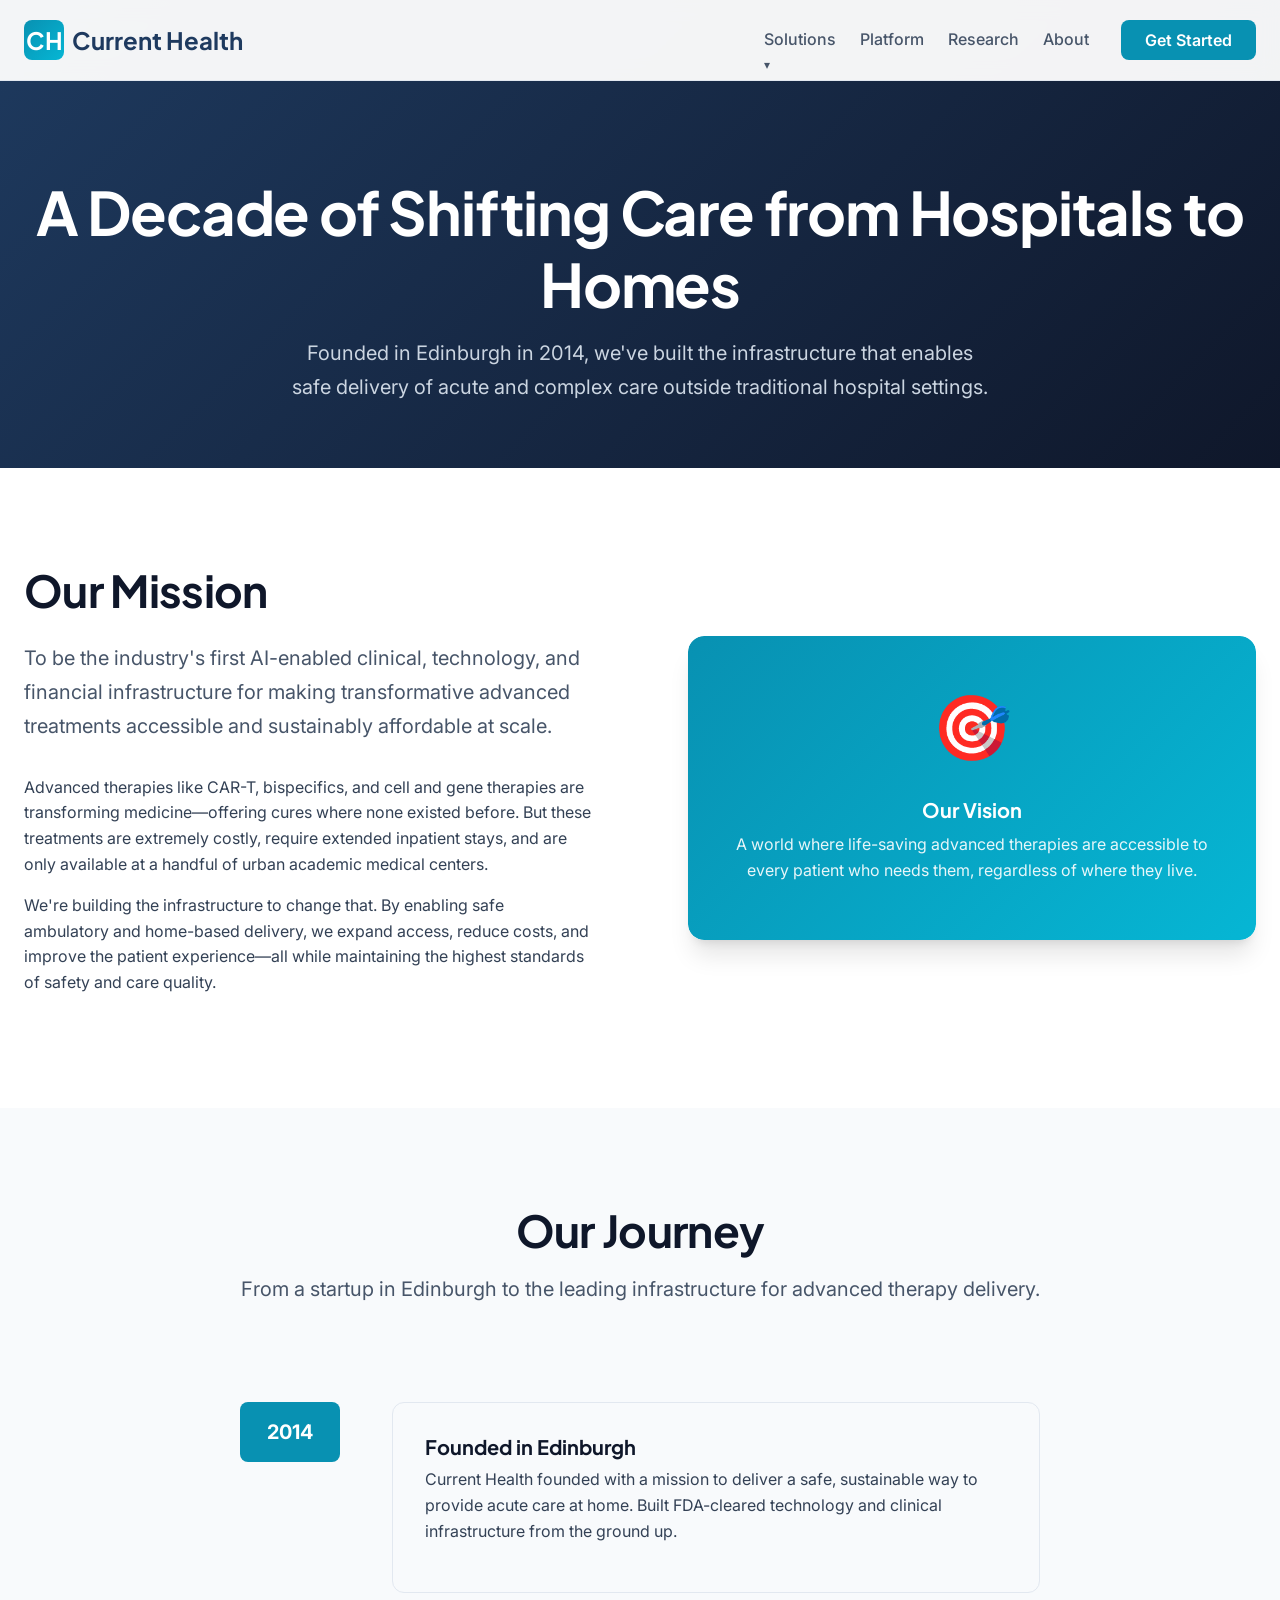
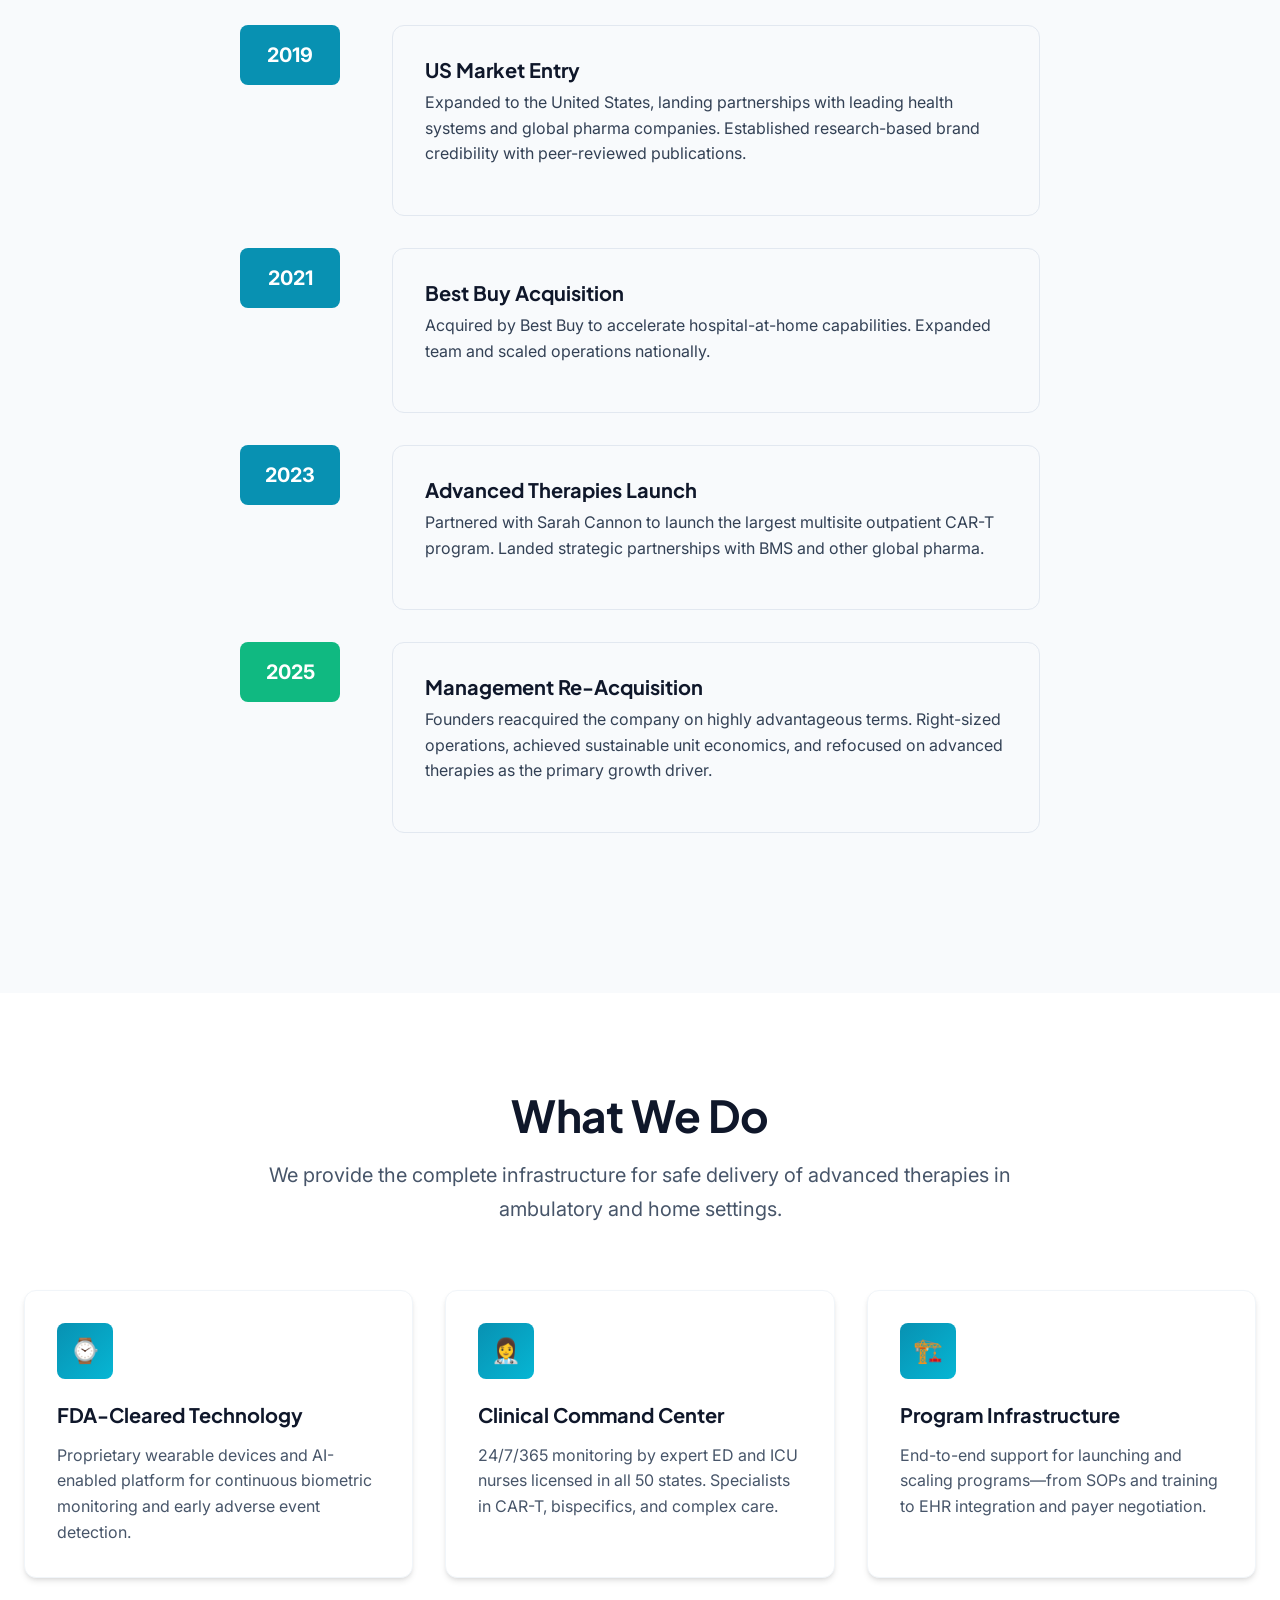
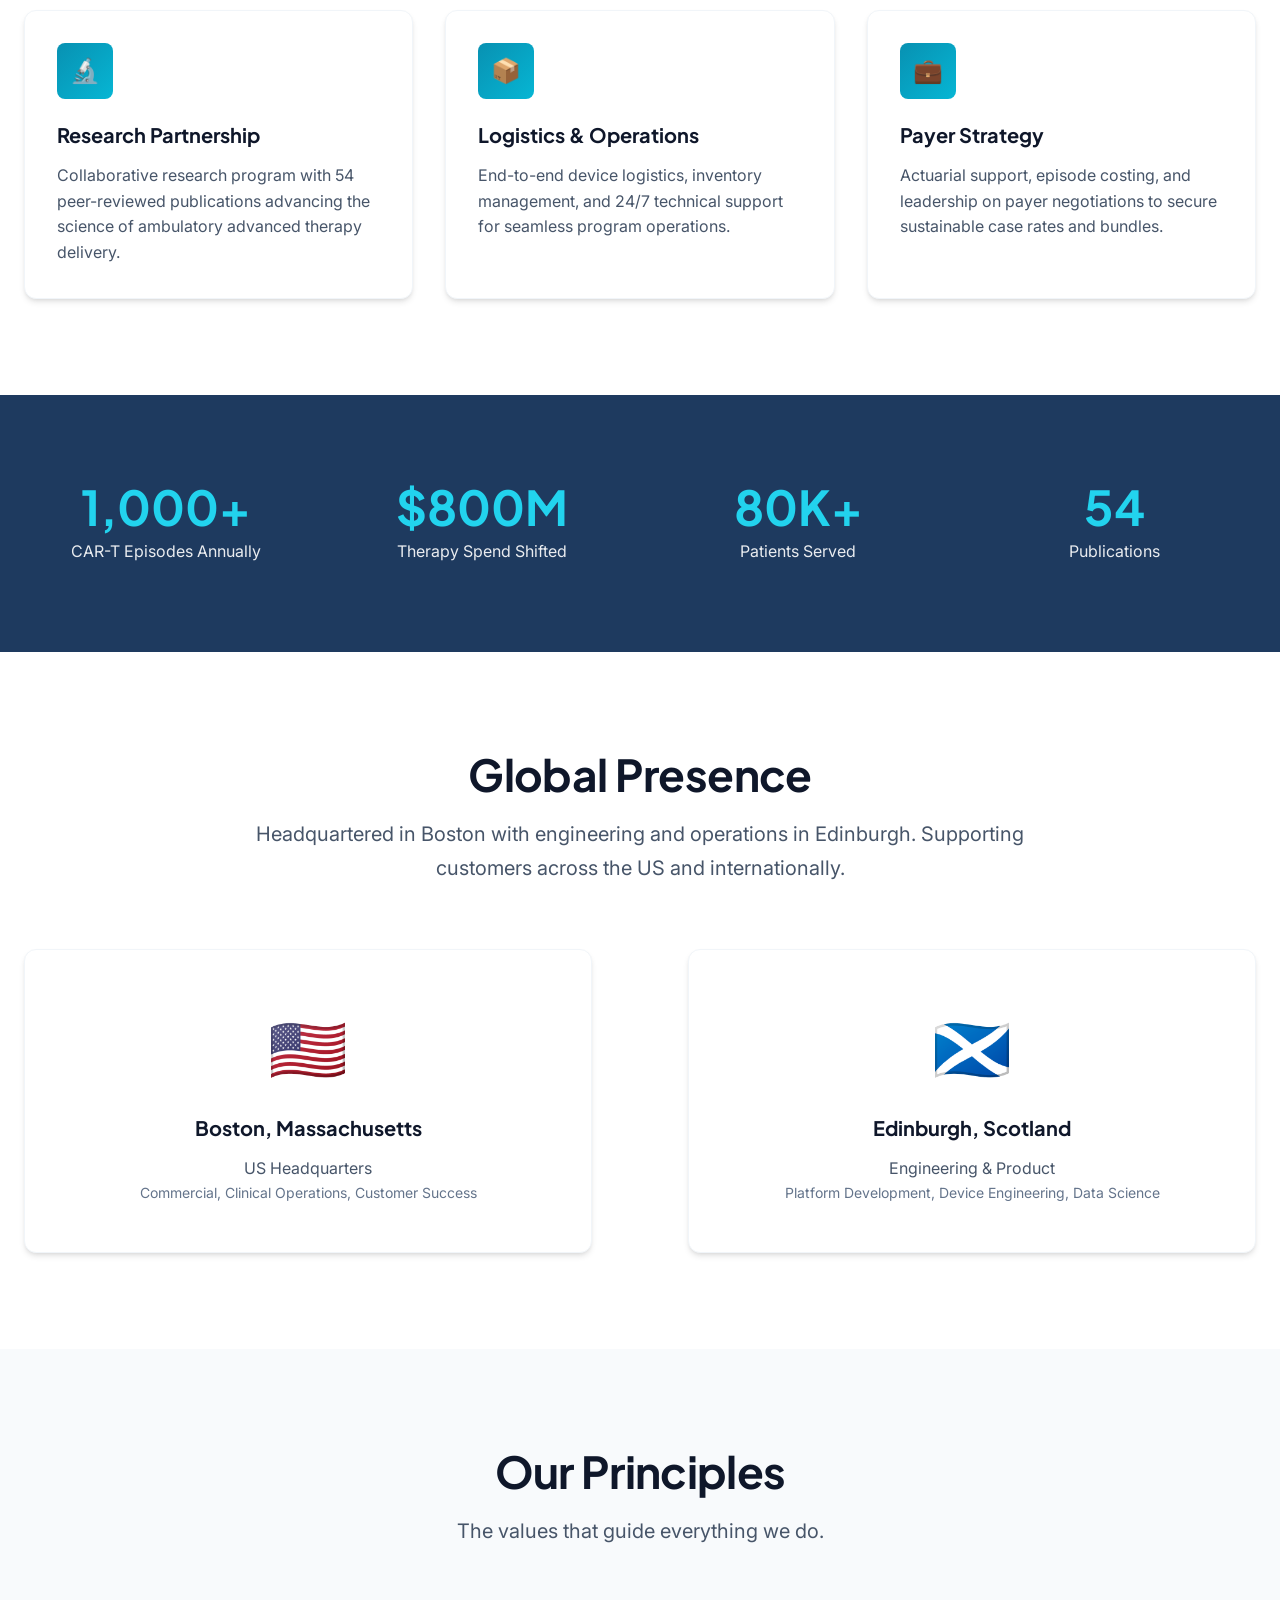
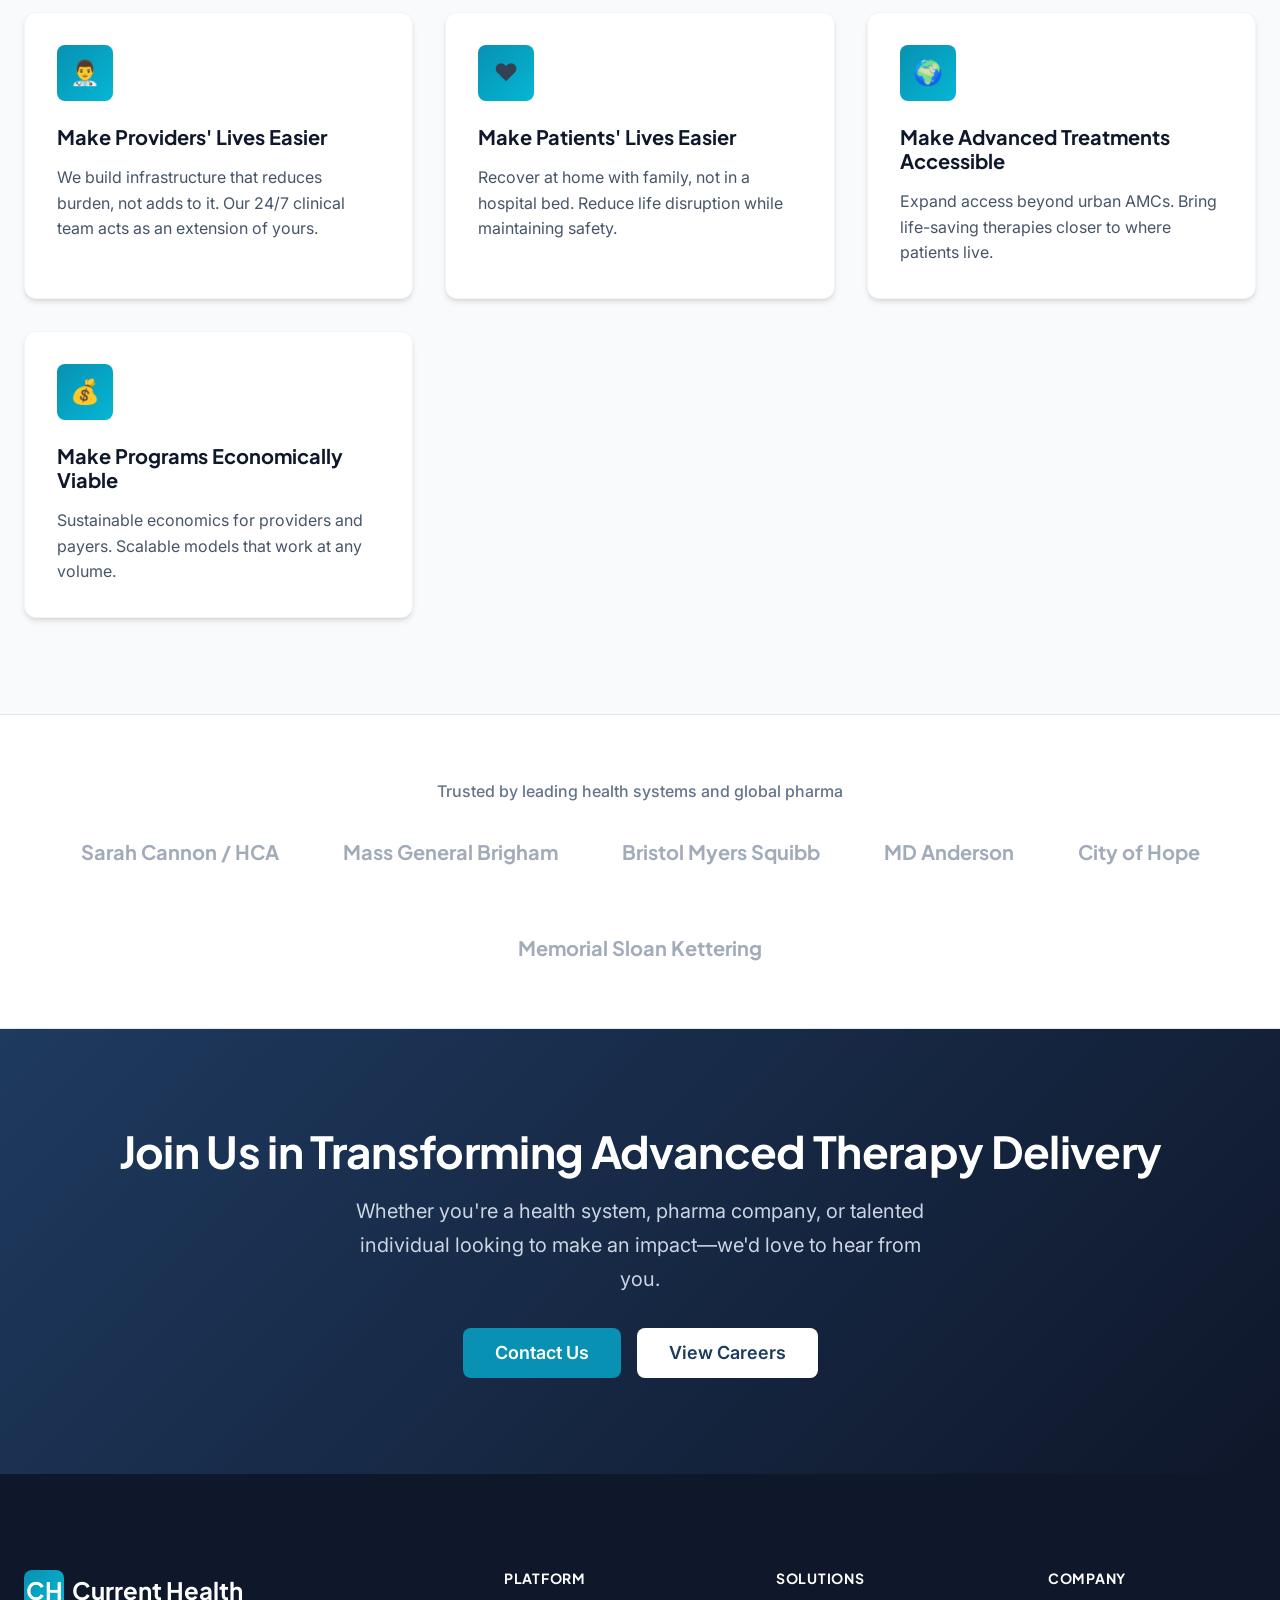
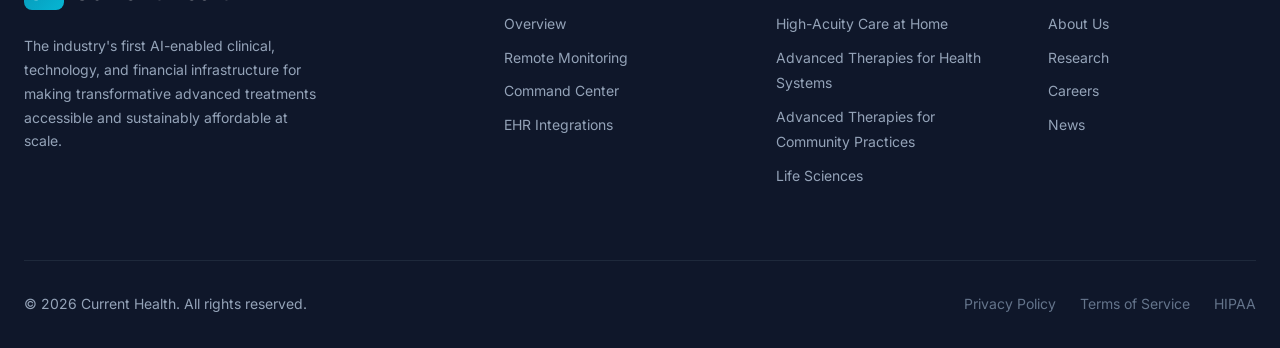
==== commit 29e82eca: "updated" ====
--- a/about.html
+++ b/about.html
@@ -24,11 +24,10 @@
             <li class="nav-dropdown">
               <a href="#" class="nav-link">Solutions</a>
               <ul class="dropdown-menu">
-                <li><a href="hospital-at-home.html">Hospital at Home</a></li>
+                <li><a href="hospital-at-home.html">High-Acuity Care at Home</a></li>
                 <li><a href="advanced-therapies.html">Advanced Therapies for Health Systems</a></li>
-                <li><a href="community-oncology.html">Advanced Therapies for Community Oncology</a></li>
-                <li><a href="pharma.html">Pharma Clinical Trials</a></li>
-                <li><a href="index.html#services">Consulting Services</a></li>
+                <li><a href="community-oncology.html">Advanced Therapies for Community Practices</a></li>
+                <li><a href="pharma.html">Life Sciences</a></li>
               </ul>
             </li>
             <li><a href="platform.html" class="nav-link">Platform</a></li>
@@ -321,11 +320,10 @@
         <div class="footer-nav">
           <h4>Solutions</h4>
           <ul>
-            <li><a href="hospital-at-home.html">Hospital at Home</a></li>
+            <li><a href="hospital-at-home.html">High-Acuity Care at Home</a></li>
             <li><a href="advanced-therapies.html">Advanced Therapies for Health Systems</a></li>
-            <li><a href="community-oncology.html">Advanced Therapies for Community Oncology</a></li>
-            <li><a href="pharma.html">Pharma Clinical Trials</a></li>
-            <li><a href="index.html#services">Consulting Services</a></li>
+            <li><a href="community-oncology.html">Advanced Therapies for Community Practices</a></li>
+            <li><a href="pharma.html">Life Sciences</a></li>
           </ul>
         </div>
         <div class="footer-nav">
